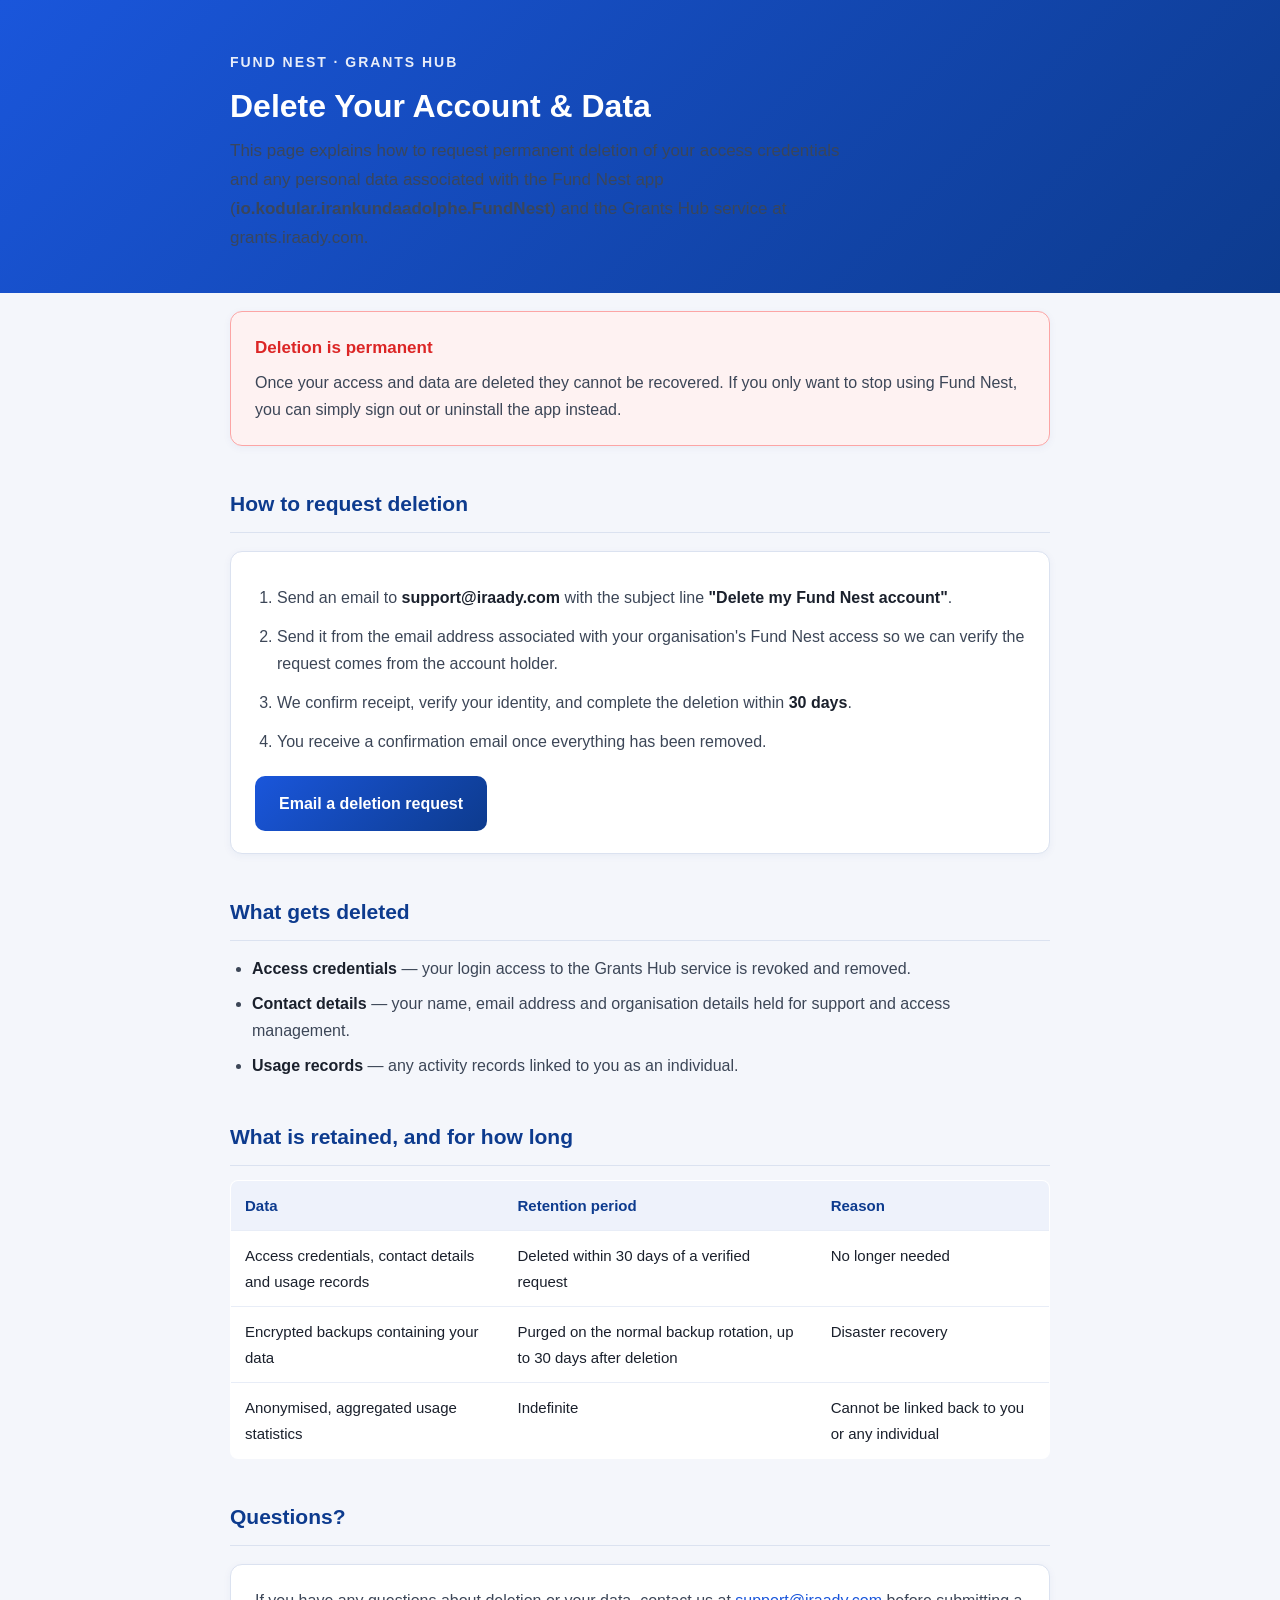
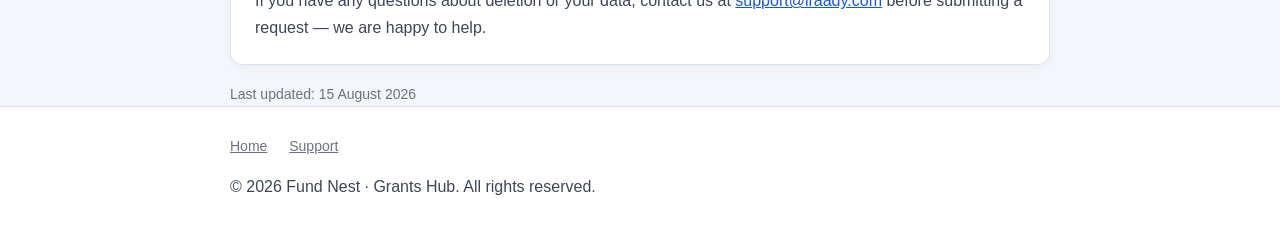
==== app/static/account-deletion.html @ 1ccda84d "feat: public account-deletion page for Play policy" ====
<!DOCTYPE html>
<html lang="en">
<head>
  <meta charset="UTF-8">
  <meta name="viewport" content="width=device-width, initial-scale=1.0">
  <title>Delete Your Account &amp; Data | Fund Nest</title>
  <meta name="description" content="How to request deletion of your Fund Nest (Grants Hub) account and all associated data, including what is deleted, what is retained, and how long it takes.">
  <meta name="robots" content="index, follow">
  <link rel="canonical" href="https://grants.iraady.com/account-deletion">
  <style>
    * { margin: 0; padding: 0; box-sizing: border-box; }
    body {
      font-family: 'Segoe UI', -apple-system, BlinkMacSystemFont, Roboto, Helvetica, Arial, sans-serif;
      background: #f4f6fb;
      color: #1a202c;
      line-height: 1.7;
    }
    header.page {
      background: linear-gradient(135deg, #1a56db, #0d3b8e);
      color: #fff;
      padding: 48px 20px 40px;
    }
    .wrap { max-width: 860px; margin: 0 auto; padding: 0 20px; }
    .brand {
      display: inline-block;
      font-weight: 800;
      letter-spacing: 0.14em;
      font-size: 14px;
      text-transform: uppercase;
      opacity: 0.9;
      margin-bottom: 12px;
    }
    h1 { font-size: 32px; line-height: 1.2; margin-bottom: 12px; font-weight: 800; }
    header.page p { font-size: 17px; opacity: 0.95; max-width: 640px; }
    main { padding: 36px 0 64px; }
    h2 {
      font-size: 21px;
      margin: 40px 0 14px;
      font-weight: 700;
      padding-bottom: 10px;
      border-bottom: 1px solid #dbe2f0;
      color: #0d3b8e;
    }
    p, li { color: #3c4657; font-size: 16px; }
    a { color: #1a56db; }
    .card {
      background: #fff;
      border: 1px solid #dbe2f0;
      border-radius: 12px;
      padding: 22px 24px;
      margin: 18px 0;
      box-shadow: 0 2px 8px rgba(13, 59, 142, 0.05);
    }
    .card.warn { background: #fef2f2; border-color: #fca5a5; }
    .card.warn h3 { color: #dc2626; }
    .card h3 { font-size: 17px; margin-bottom: 6px; font-weight: 700; }
    ol.steps { padding-left: 22px; margin: 10px 0; }
    ol.steps li { margin-bottom: 12px; }
    ol.steps li strong { color: #1a202c; }
    ul.plain { padding-left: 22px; margin: 10px 0; }
    ul.plain li { margin-bottom: 8px; }
    ul.plain li strong { color: #1a202c; }
    table { width: 100%; border-collapse: collapse; margin-top: 12px; font-size: 15px; background: #fff; border-radius: 8px; overflow: hidden; border: 1px solid #dbe2f0; }
    th, td { text-align: left; padding: 12px 14px; border-bottom: 1px solid #e8edf7; vertical-align: top; }
    th { background: #eef2fb; color: #0d3b8e; font-weight: 700; }
    .btn {
      display: inline-block;
      background: linear-gradient(135deg, #1a56db, #0d3b8e);
      color: #fff;
      text-decoration: none;
      font-weight: 700;
      padding: 14px 24px;
      border-radius: 10px;
      margin-top: 8px;
    }
    footer.page {
      border-top: 1px solid #dbe2f0;
      color: #6b7280;
      font-size: 14px;
      padding: 28px 0 40px;
      background: #fff;
    }
    footer.page a { color: #6b7280; margin-right: 18px; }
    .updated { color: #6b7280; font-size: 14px; margin-top: 18px; }
    @media (max-width: 600px) { h1 { font-size: 26px; } }
  </style>
</head>
<body>

<header class="page">
  <div class="wrap">
    <span class="brand">Fund Nest &middot; Grants Hub</span>
    <h1>Delete Your Account &amp; Data</h1>
    <p>
      This page explains how to request permanent deletion of your access credentials and any
      personal data associated with the Fund Nest app
      (<strong>io.kodular.irankundaadolphe.FundNest</strong>) and the Grants Hub service at
      grants.iraady.com.
    </p>
  </div>
</header>

<main class="wrap">

  <div class="card warn">
    <h3>Deletion is permanent</h3>
    <p>Once your access and data are deleted they cannot be recovered. If you only want to stop using Fund Nest, you can simply sign out or uninstall the app instead.</p>
  </div>

  <h2>How to request deletion</h2>
  <div class="card">
    <ol class="steps">
      <li>Send an email to <strong>support@iraady.com</strong> with the subject line <strong>"Delete my Fund Nest account"</strong>.</li>
      <li>Send it from the email address associated with your organisation's Fund Nest access so we can verify the request comes from the account holder.</li>
      <li>We confirm receipt, verify your identity, and complete the deletion within <strong>30 days</strong>.</li>
      <li>You receive a confirmation email once everything has been removed.</li>
    </ol>
    <p style="margin-top:12px;">
      <a class="btn" href="mailto:support@iraady.com?subject=Delete%20my%20Fund%20Nest%20account&amp;body=Please%20permanently%20delete%20my%20Fund%20Nest%20account%20access%20and%20all%20associated%20data.%0A%0ARegistered%20email%3A%20">Email a deletion request</a>
    </p>
  </div>

  <h2>What gets deleted</h2>
  <ul class="plain">
    <li><strong>Access credentials</strong> — your login access to the Grants Hub service is revoked and removed.</li>
    <li><strong>Contact details</strong> — your name, email address and organisation details held for support and access management.</li>
    <li><strong>Usage records</strong> — any activity records linked to you as an individual.</li>
  </ul>

  <h2>What is retained, and for how long</h2>
  <table>
    <thead>
      <tr><th>Data</th><th>Retention period</th><th>Reason</th></tr>
    </thead>
    <tbody>
      <tr>
        <td>Access credentials, contact details and usage records</td>
        <td>Deleted within 30 days of a verified request</td>
        <td>No longer needed</td>
      </tr>
      <tr>
        <td>Encrypted backups containing your data</td>
        <td>Purged on the normal backup rotation, up to 30 days after deletion</td>
        <td>Disaster recovery</td>
      </tr>
      <tr>
        <td>Anonymised, aggregated usage statistics</td>
        <td>Indefinite</td>
        <td>Cannot be linked back to you or any individual</td>
      </tr>
    </tbody>
  </table>

  <h2>Questions?</h2>
  <div class="card">
    <p>
      If you have any questions about deletion or your data, contact us at
      <a href="mailto:support@iraady.com">support@iraady.com</a> before submitting a request —
      we are happy to help.
    </p>
  </div>

  <p class="updated">Last updated: 15 August 2026</p>

</main>

<footer class="page">
  <div class="wrap">
    <a href="/">Home</a>
    <a href="mailto:support@iraady.com">Support</a>
    <p style="margin-top:14px;">&copy; 2026 Fund Nest &middot; Grants Hub. All rights reserved.</p>
  </div>
</footer>

</body>
</html>
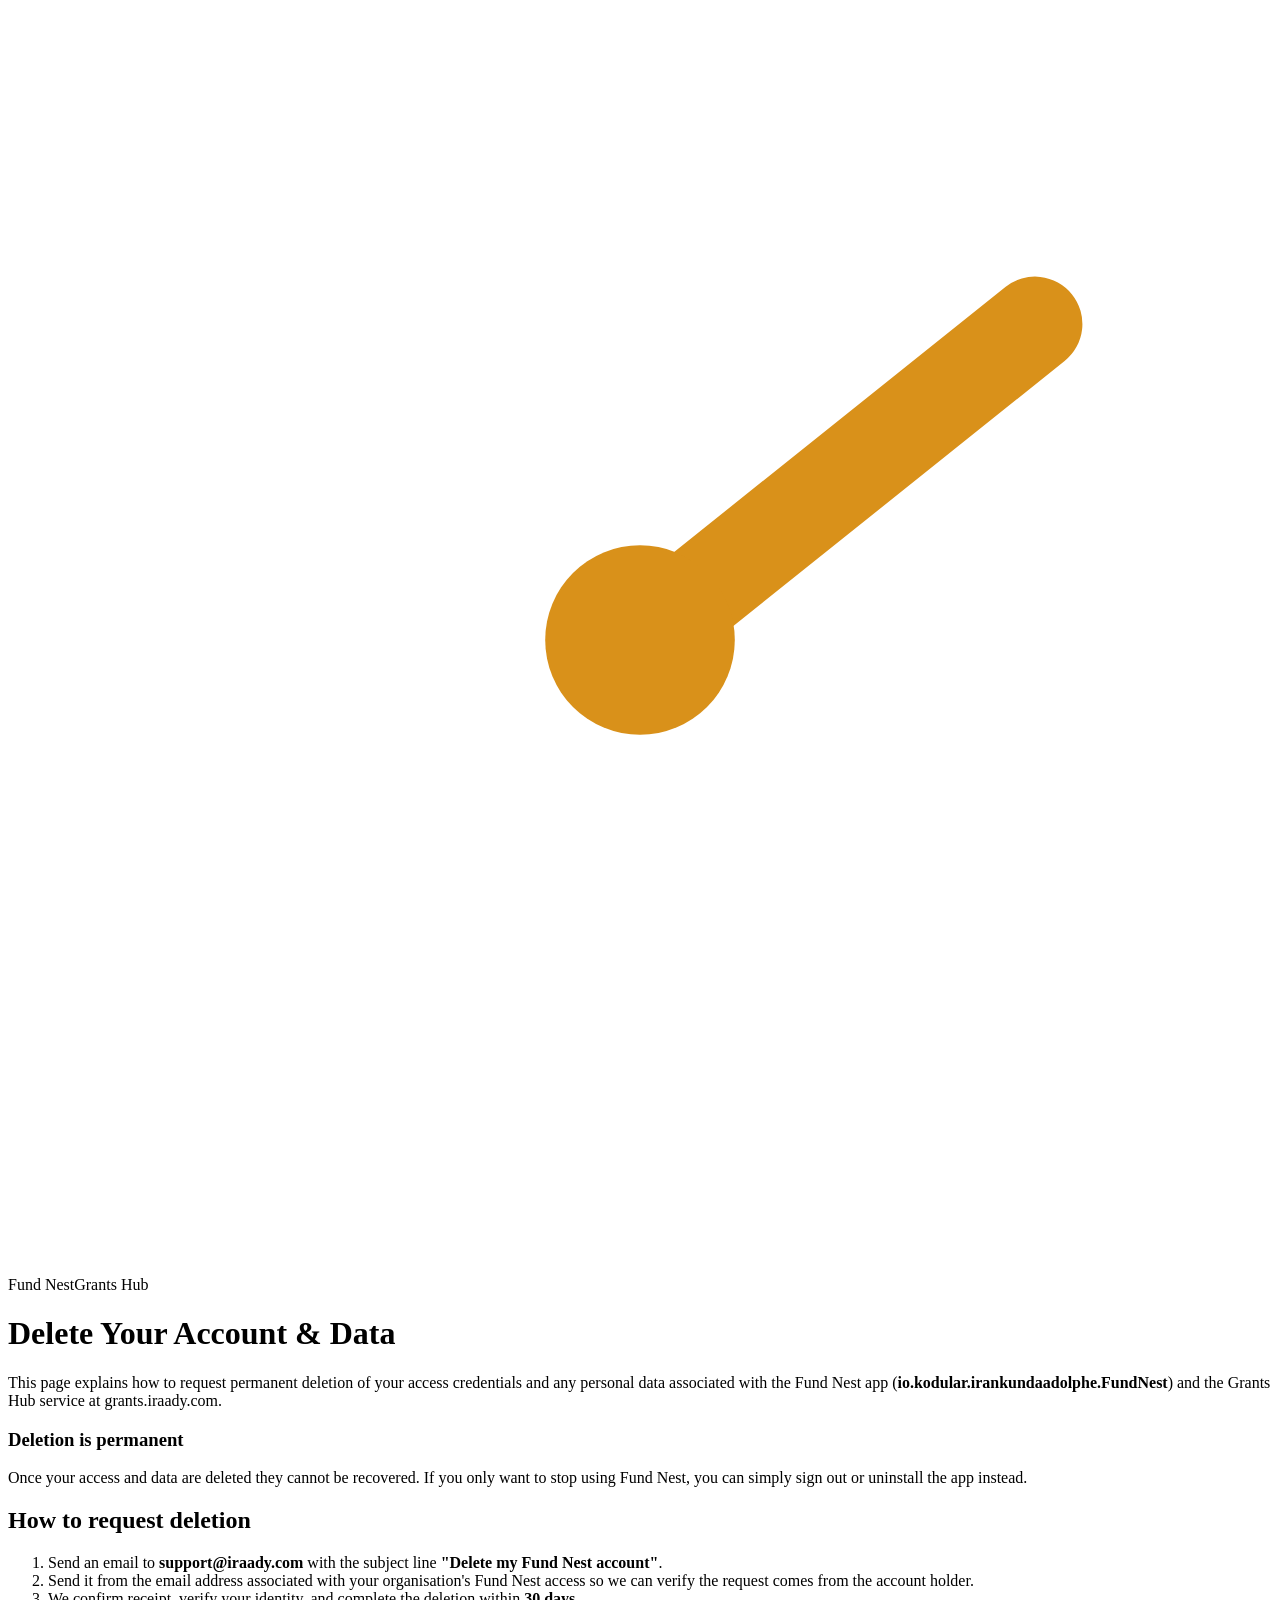
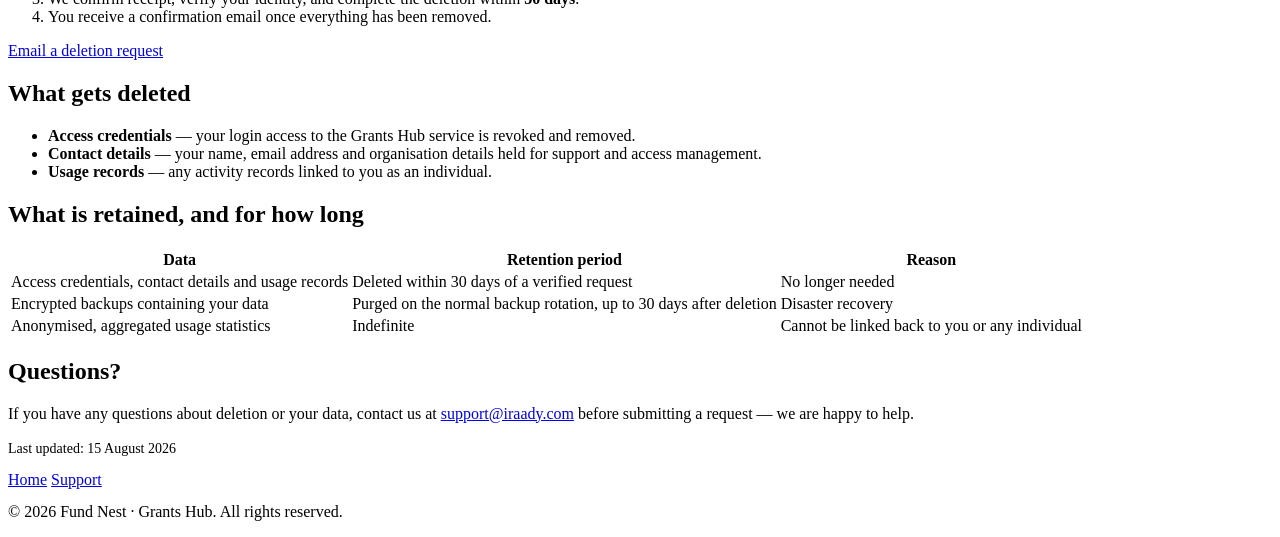
==== commit 69e56a93: "Redesign 4/4: login split with radar, restyled public pages" ====
--- a/app/static/account-deletion.html
+++ b/app/static/account-deletion.html
@@ -7,89 +7,17 @@
   <meta name="description" content="How to request deletion of your Fund Nest (Grants Hub) account and all associated data, including what is deleted, what is retained, and how long it takes.">
   <meta name="robots" content="index, follow">
   <link rel="canonical" href="https://grants.iraady.com/account-deletion">
-  <style>
-    * { margin: 0; padding: 0; box-sizing: border-box; }
-    body {
-      font-family: 'Segoe UI', -apple-system, BlinkMacSystemFont, Roboto, Helvetica, Arial, sans-serif;
-      background: #f4f6fb;
-      color: #1a202c;
-      line-height: 1.7;
-    }
-    header.page {
-      background: linear-gradient(135deg, #1a56db, #0d3b8e);
-      color: #fff;
-      padding: 48px 20px 40px;
-    }
-    .wrap { max-width: 860px; margin: 0 auto; padding: 0 20px; }
-    .brand {
-      display: inline-block;
-      font-weight: 800;
-      letter-spacing: 0.14em;
-      font-size: 14px;
-      text-transform: uppercase;
-      opacity: 0.9;
-      margin-bottom: 12px;
-    }
-    h1 { font-size: 32px; line-height: 1.2; margin-bottom: 12px; font-weight: 800; }
-    header.page p { font-size: 17px; opacity: 0.95; max-width: 640px; }
-    main { padding: 36px 0 64px; }
-    h2 {
-      font-size: 21px;
-      margin: 40px 0 14px;
-      font-weight: 700;
-      padding-bottom: 10px;
-      border-bottom: 1px solid #dbe2f0;
-      color: #0d3b8e;
-    }
-    p, li { color: #3c4657; font-size: 16px; }
-    a { color: #1a56db; }
-    .card {
-      background: #fff;
-      border: 1px solid #dbe2f0;
-      border-radius: 12px;
-      padding: 22px 24px;
-      margin: 18px 0;
-      box-shadow: 0 2px 8px rgba(13, 59, 142, 0.05);
-    }
-    .card.warn { background: #fef2f2; border-color: #fca5a5; }
-    .card.warn h3 { color: #dc2626; }
-    .card h3 { font-size: 17px; margin-bottom: 6px; font-weight: 700; }
-    ol.steps { padding-left: 22px; margin: 10px 0; }
-    ol.steps li { margin-bottom: 12px; }
-    ol.steps li strong { color: #1a202c; }
-    ul.plain { padding-left: 22px; margin: 10px 0; }
-    ul.plain li { margin-bottom: 8px; }
-    ul.plain li strong { color: #1a202c; }
-    table { width: 100%; border-collapse: collapse; margin-top: 12px; font-size: 15px; background: #fff; border-radius: 8px; overflow: hidden; border: 1px solid #dbe2f0; }
-    th, td { text-align: left; padding: 12px 14px; border-bottom: 1px solid #e8edf7; vertical-align: top; }
-    th { background: #eef2fb; color: #0d3b8e; font-weight: 700; }
-    .btn {
-      display: inline-block;
-      background: linear-gradient(135deg, #1a56db, #0d3b8e);
-      color: #fff;
-      text-decoration: none;
-      font-weight: 700;
-      padding: 14px 24px;
-      border-radius: 10px;
-      margin-top: 8px;
-    }
-    footer.page {
-      border-top: 1px solid #dbe2f0;
-      color: #6b7280;
-      font-size: 14px;
-      padding: 28px 0 40px;
-      background: #fff;
-    }
-    footer.page a { color: #6b7280; margin-right: 18px; }
-    .updated { color: #6b7280; font-size: 14px; margin-top: 18px; }
-    @media (max-width: 600px) { h1 { font-size: 26px; } }
-  </style>
+  <link rel="icon" href="data:image/svg+xml,%3Csvg xmlns='http://www.w3.org/2000/svg' viewBox='0 0 32 32'%3E%3Crect width='32' height='32' rx='7' fill='%2313294B'/%3E%3Ccircle cx='16' cy='16' r='10' fill='none' stroke='%23fff' stroke-opacity='.5' stroke-width='1.6'/%3E%3Cpath d='M16 16L24 9' stroke='%23D9911A' stroke-width='2.6' stroke-linecap='round'/%3E%3Ccircle cx='16' cy='16' r='2.4' fill='%23D9911A'/%3E%3C/svg%3E">
+  <link rel="stylesheet" href="/static/app.css">
 </head>
 <body>
 
-<header class="page">
-  <div class="wrap">
-    <span class="brand">Fund Nest &middot; Grants Hub</span>
+<header class="pub-head">
+  <div class="pub-wrap">
+    <div class="brand" aria-label="Fund Nest, Grants Hub">
+      <svg viewBox="0 0 32 32" aria-hidden="true" focusable="false"><circle cx="16" cy="16" r="14" fill="none" stroke="#fff" stroke-opacity=".35" stroke-width="1.5"/><circle cx="16" cy="16" r="8.5" fill="none" stroke="#fff" stroke-opacity=".55" stroke-width="1.5"/><path d="M16 16L26 8" stroke="#D9911A" stroke-width="2.4" stroke-linecap="round"/><circle cx="16" cy="16" r="2.4" fill="#D9911A"/></svg>
+      <span class="brand-txt"><span class="brand-name">Fund Nest</span><span class="brand-sub">Grants Hub</span></span>
+    </div>
     <h1>Delete Your Account &amp; Data</h1>
     <p>
       This page explains how to request permanent deletion of your access credentials and any
@@ -100,28 +28,28 @@
   </div>
 </header>
 
-<main class="wrap">
+<main class="pub-wrap pub-main">
 
-  <div class="card warn">
+  <div class="pub-card warn">
     <h3>Deletion is permanent</h3>
     <p>Once your access and data are deleted they cannot be recovered. If you only want to stop using Fund Nest, you can simply sign out or uninstall the app instead.</p>
   </div>
 
   <h2>How to request deletion</h2>
-  <div class="card">
-    <ol class="steps">
+  <div class="pub-card">
+    <ol>
       <li>Send an email to <strong>support@iraady.com</strong> with the subject line <strong>"Delete my Fund Nest account"</strong>.</li>
       <li>Send it from the email address associated with your organisation's Fund Nest access so we can verify the request comes from the account holder.</li>
       <li>We confirm receipt, verify your identity, and complete the deletion within <strong>30 days</strong>.</li>
       <li>You receive a confirmation email once everything has been removed.</li>
     </ol>
     <p style="margin-top:12px;">
-      <a class="btn" href="mailto:support@iraady.com?subject=Delete%20my%20Fund%20Nest%20account&amp;body=Please%20permanently%20delete%20my%20Fund%20Nest%20account%20access%20and%20all%20associated%20data.%0A%0ARegistered%20email%3A%20">Email a deletion request</a>
+      <a class="btn btn-primary btn-lg" href="mailto:support@iraady.com?subject=Delete%20my%20Fund%20Nest%20account&amp;body=Please%20permanently%20delete%20my%20Fund%20Nest%20account%20access%20and%20all%20associated%20data.%0A%0ARegistered%20email%3A%20">Email a deletion request</a>
     </p>
   </div>
 
   <h2>What gets deleted</h2>
-  <ul class="plain">
+  <ul>
     <li><strong>Access credentials</strong> — your login access to the Grants Hub service is revoked and removed.</li>
     <li><strong>Contact details</strong> — your name, email address and organisation details held for support and access management.</li>
     <li><strong>Usage records</strong> — any activity records linked to you as an individual.</li>
@@ -152,7 +80,7 @@
   </table>
 
   <h2>Questions?</h2>
-  <div class="card">
+  <div class="pub-card">
     <p>
       If you have any questions about deletion or your data, contact us at
       <a href="mailto:support@iraady.com">support@iraady.com</a> before submitting a request —
@@ -160,16 +88,14 @@
     </p>
   </div>
 
-  <p class="updated">Last updated: 15 August 2026</p>
+  <p style="color:var(--faint);font-size:14px;margin-top:18px;">Last updated: 15 August 2026</p>
 
 </main>
 
-<footer class="page">
-  <div class="wrap">
-    <a href="/">Home</a>
-    <a href="mailto:support@iraady.com">Support</a>
-    <p style="margin-top:14px;">&copy; 2026 Fund Nest &middot; Grants Hub. All rights reserved.</p>
-  </div>
+<footer class="pub-wrap pub-foot">
+  <a href="/">Home</a>
+  <a href="mailto:support@iraady.com">Support</a>
+  <p style="margin-top:14px;">&copy; 2026 Fund Nest &middot; Grants Hub. All rights reserved.</p>
 </footer>
 
 </body>
